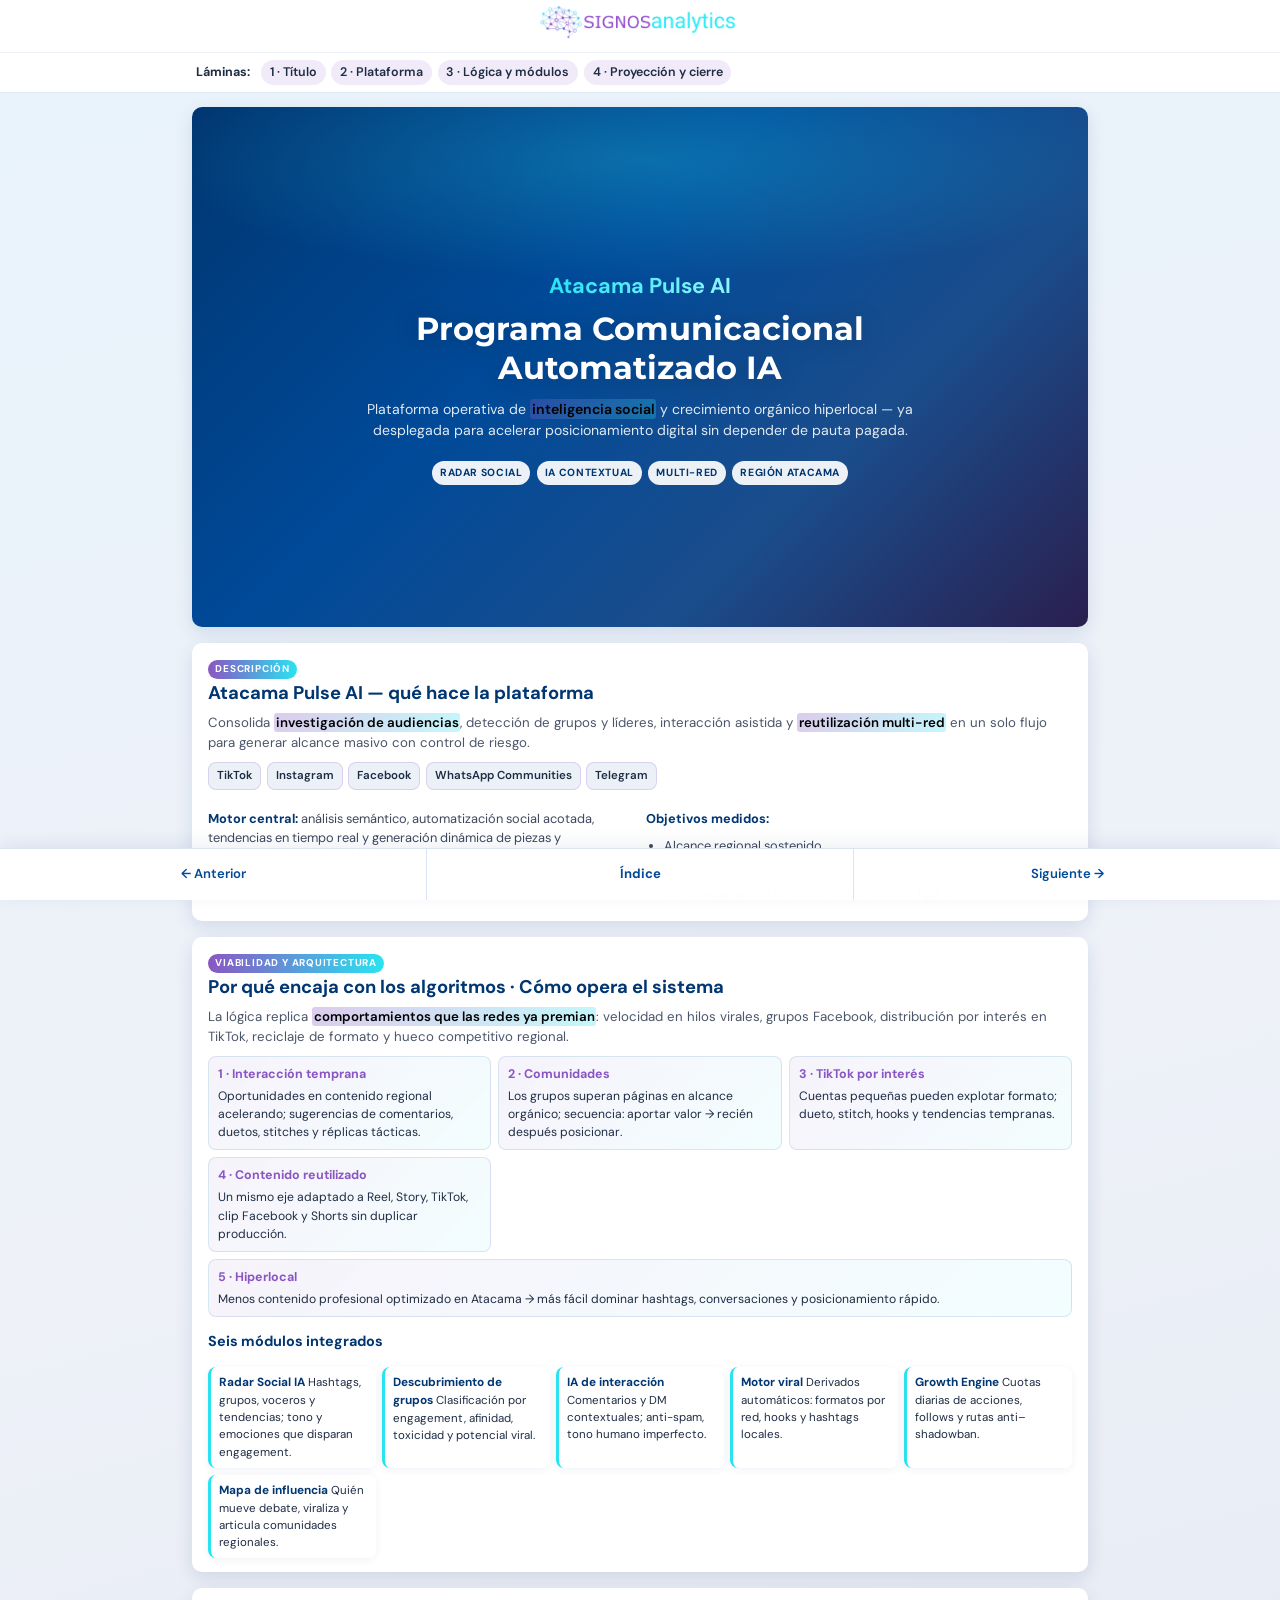
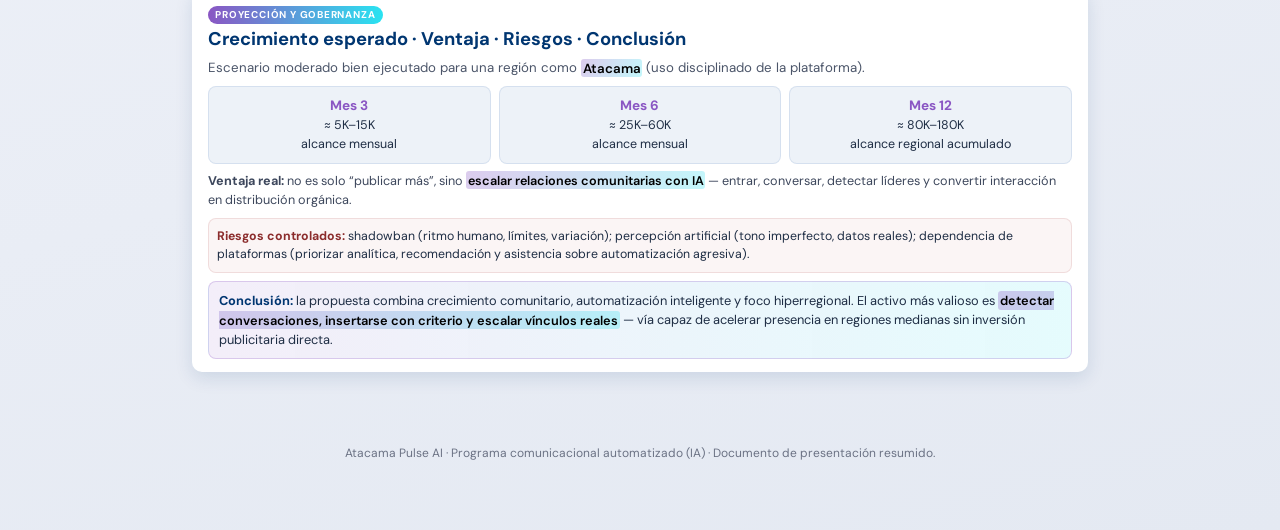
==== presentacion_atacama_pulse_ia.html @ 7b57728c "Add SIGNOS decks, shared nav stylesheet, and stricter Pages deploy. Publish all slides with catalog " ====
<!DOCTYPE html>
<html lang="es">
<head>
  <meta charset="utf-8" />
  <meta name="viewport" content="width=device-width, initial-scale=1" />
  <title>Programa Comunicacional Automatizado IA — Atacama Pulse AI</title>
  <link rel="preconnect" href="https://fonts.googleapis.com" />
  <link rel="preconnect" href="https://fonts.gstatic.com" crossorigin />
  <link href="https://fonts.googleapis.com/css2?family=DM+Sans:wght@400;600;700&family=Montserrat:wght@600;700&display=swap" rel="stylesheet" />
  <link rel="stylesheet" href="assets/deck-nav.css" />
  <style>
    :root {
      --signos-navy: #004a99;
      --signos-purple: #8a56c3;
      --signos-cyan: #29e3f1;
      --signos-deep: #003671;
      --dk: #1e2d44;
      --surface: #fff;
      --bg: linear-gradient(165deg, #e8f3fb 0%, #eef1f8 50%, #e4e9f2 100%);
      --shadow: 0 6px 18px rgba(0, 54, 113, 0.12);
      --radius: 10px;
      --maxw: 920px;
    }
    @media (prefers-reduced-motion: reduce) {
      .slide-reveal, .anim-item, .cover-glow { animation: none !important; opacity: 1 !important; transform: none !important; transition: none !important; }
    }
    * { box-sizing: border-box; }
    body { margin: 0; font-family: "DM Sans", system-ui, sans-serif; color: var(--dk); background: var(--bg); font-size: clamp(13px, 2.2vw, 15px); line-height: 1.5; }
    .sticky-head { position: sticky; top: 0; z-index: 80; background: rgba(255,255,255,.97); backdrop-filter: blur(10px); border-bottom: 1px solid rgba(0,74,153,.12); }
    .brand-bar { text-align: center; padding: .35rem 1rem; border-bottom: 1px solid rgba(0,74,153,.08); }
    .brand-bar img { height: clamp(26px,4vw,34px); width: auto; max-width: min(220px,42vw); object-fit: contain; }
    nav.toc .inner { max-width: var(--maxw); margin: 0 auto; padding: .45rem 1rem; display: flex; flex-wrap: wrap; gap: .35rem; align-items: center; font-size: .78rem; }
    nav.toc a { padding: .2rem .55rem; border-radius: 999px; background: rgba(138,86,195,.12); color: var(--dk); font-weight: 600; text-decoration: none; }
    nav.toc a:hover { background: rgba(41,227,241,.22); }
    main { max-width: var(--maxw); margin: 0 auto; padding: .85rem .75rem 2.5rem; }

    /* Slide 1 — title lamina */
    .cover-lamina {
      position: relative;
      min-height: min(72vh, 520px);
      border-radius: var(--radius);
      overflow: hidden;
      box-shadow: var(--shadow);
      margin-bottom: 1rem;
      scroll-margin-top: 5.5rem;
      background: linear-gradient(135deg, var(--signos-deep) 0%, var(--signos-navy) 40%, #1a4d8c 70%, #2a1f4e 100%);
      display: flex;
      flex-direction: column;
      justify-content: center;
      align-items: center;
      text-align: center;
      padding: 2rem 1.25rem;
    }
    .cover-glow {
      position: absolute;
      width: 140%;
      height: 60%;
      top: -20%;
      left: -20%;
      background: radial-gradient(ellipse, rgba(41,227,241,.25) 0%, transparent 55%);
      pointer-events: none;
      animation: glowDrift 8s ease-in-out infinite alternate;
    }
    @keyframes glowDrift {
      from { transform: translate(-2%, 0) scale(1); opacity: .8; }
      to { transform: translate(4%, 2%) scale(1.05); opacity: 1; }
    }
    .cover-content { position: relative; z-index: 1; max-width: 36rem; }
    .cover-lamina h1 {
      font-family: "Montserrat", sans-serif;
      font-size: clamp(1.35rem, 4.2vw, 2rem);
      font-weight: 700;
      color: #fff;
      margin: 0 0 .75rem;
      line-height: 1.2;
      text-shadow: 0 2px 24px rgba(0,0,0,.25);
      animation: titleIn .9s ease .15s both;
    }
    @keyframes titleIn {
      from { opacity: 0; transform: translateY(20px); }
      to { opacity: 1; transform: translateY(0); }
    }
    .cover-product {
      display: inline-block;
      font-size: clamp(1rem, 2.8vw, 1.35rem);
      font-weight: 700;
      background: linear-gradient(90deg, var(--signos-cyan), #8af5ff);
      -webkit-background-clip: text;
      background-clip: text;
      color: transparent;
      margin-bottom: .5rem;
      animation: titleIn .85s ease .35s both;
    }
    .cover-tagline {
      color: rgba(255,255,255,.88);
      font-size: .88rem;
      margin: 0;
      animation: titleIn .8s ease .55s both;
    }
    .cover-badges { margin-top: 1.25rem; display: flex; flex-wrap: wrap; gap: .4rem; justify-content: center; animation: titleIn .75s ease .75s both; }
    .cover-badges span {
      font-size: .65rem;
      font-weight: 700;
      letter-spacing: .06em;
      text-transform: uppercase;
      color: var(--signos-deep);
      background: rgba(255,255,255,.92);
      padding: .25rem .5rem;
      border-radius: 999px;
    }

    .slide {
      background: var(--surface);
      border-radius: var(--radius);
      box-shadow: var(--shadow);
      padding: .85rem 1rem;
      margin-bottom: 1rem;
      scroll-margin-top: 5.5rem;
    }
    .slide-reveal { opacity: 0; transform: translateY(18px); transition: opacity .55s ease, transform .55s ease; }
    .slide-reveal.is-visible { opacity: 1; transform: translateY(0); }
    .slide-reveal.is-visible .anim-item { animation: fadeInUp .48s ease backwards; }
    .slide-reveal.is-visible .anim-item:nth-child(1) { animation-delay: .04s; }
    .slide-reveal.is-visible .anim-item:nth-child(2) { animation-delay: .08s; }
    .slide-reveal.is-visible .anim-item:nth-child(3) { animation-delay: .12s; }
    .slide-reveal.is-visible .anim-item:nth-child(4) { animation-delay: .16s; }
    .slide-reveal.is-visible .anim-item:nth-child(5) { animation-delay: .2s; }
    .slide-reveal.is-visible .anim-item:nth-child(6) { animation-delay: .24s; }
    .slide-reveal.is-visible .anim-item:nth-child(n+7) { animation-delay: .28s; }
    .slide-reveal.is-visible .mod-card:nth-child(1) { animation-delay: .03s; }
    .slide-reveal.is-visible .mod-card:nth-child(2) { animation-delay: .06s; }
    .slide-reveal.is-visible .mod-card:nth-child(3) { animation-delay: .09s; }
    .slide-reveal.is-visible .mod-card:nth-child(4) { animation-delay: .12s; }
    .slide-reveal.is-visible .mod-card:nth-child(5) { animation-delay: .15s; }
    .slide-reveal.is-visible .mod-card:nth-child(6) { animation-delay: .18s; }
    @keyframes fadeInUp {
      from { opacity: 0; transform: translateY(12px); }
      to { opacity: 1; transform: translateY(0); }
    }

    .pill { display: inline-block; font-size: .62rem; font-weight: 700; letter-spacing: .08em; text-transform: uppercase; color: #fff; background: linear-gradient(90deg, var(--signos-purple), var(--signos-cyan)); padding: .12rem .45rem; border-radius: 999px; }
    h2 { margin: .2rem 0 0; font-size: clamp(1rem, 2.5vw, 1.15rem); line-height: 1.28; color: var(--signos-deep); }
    .lead { color: #4b5569; font-size: .83rem; margin: .45rem 0 0; }
    .chips { display: flex; flex-wrap: wrap; gap: .35rem; margin: .6rem 0 0; }
    .chip {
      font-size: .72rem;
      font-weight: 600;
      padding: .25rem .5rem;
      border-radius: 8px;
      background: rgba(0,74,153,.08);
      border: 1px solid rgba(138,86,195,.2);
    }
    .two-col { display: grid; gap: .75rem; margin-top: .65rem; }
    @media (min-width: 720px) { .two-col { grid-template-columns: 1fr 1fr; } }
    .mini-list { margin: .5rem 0 0; padding-left: 1.1rem; font-size: .8rem; color: #3d475c; }
    .mini-list li { margin: .28rem 0; }
    .val-grid { display: grid; gap: .45rem; margin-top: .55rem; }
    @media (min-width: 640px) { .val-grid { grid-template-columns: repeat(2, 1fr); } }
    @media (min-width: 900px) { .val-grid { grid-template-columns: repeat(3, 1fr); } }
    .val-card {
      font-size: .76rem;
      padding: .5rem .55rem;
      border-radius: 8px;
      border: 1px solid rgba(0,74,153,.12);
      background: linear-gradient(135deg, rgba(138,86,195,.07), rgba(41,227,241,.06));
    }
    .val-card strong { display: block; color: var(--signos-purple); font-size: .78rem; margin-bottom: .2rem; }
    .mod-grid { display: grid; gap: .4rem; margin-top: .55rem; grid-template-columns: repeat(auto-fill, minmax(140px, 1fr)); }
    .mod-card {
      font-size: .72rem;
      padding: .45rem .5rem;
      border-radius: 8px;
      background: rgba(255,255,255,.95);
      border-left: 3px solid var(--signos-cyan);
      box-shadow: 0 2px 8px rgba(0,54,113,.06);
    }
    .mod-card b { color: var(--signos-deep); font-size: .74rem; }
    .growth-row { display: grid; grid-template-columns: 1fr 1fr; gap: .5rem; font-size: .78rem; margin: .5rem 0; }
    @media (min-width: 560px) { .growth-row { grid-template-columns: repeat(3, 1fr); } }
    .growth-cell {
      text-align: center;
      padding: .55rem .4rem;
      border-radius: 8px;
      background: rgba(0,74,153,.07);
      border: 1px solid rgba(0,74,153,.1);
    }
    .growth-cell em { display: block; font-style: normal; font-weight: 700; color: var(--signos-purple); font-size: .85rem; }
    .risk-block { font-size: .77rem; margin-top: .5rem; padding: .5rem; border-radius: 8px; background: rgba(180,80,80,.06); border: 1px solid rgba(180,80,80,.15); }
    .risk-block strong { color: #8b2c2c; }
    .conclusion {
      margin-top: .55rem;
      padding: .55rem .65rem;
      border-radius: 8px;
      font-size: .8rem;
      background: linear-gradient(90deg, rgba(138,86,195,.1), rgba(41,227,241,.12));
      border: 1px solid rgba(138,86,195,.25);
    }
    footer { text-align: center; padding: 1rem; color: #6b7284; font-size: .75rem; }
    mark.hl { background: linear-gradient(120deg, rgba(138,86,195,.3), rgba(41,227,241,.28)); font-weight: 600; padding: .06em .12em; border-radius: 3px; }
  </style>
</head>
<body class="has-deck-nav">
  <div class="sticky-head">
    <div class="brand-bar">
      <a href="#lamina1" style="display:inline-block;line-height:0"><img src="assets/logo-signos.png" alt="SIGNOS analytics" decoding="async" /></a>
    </div>
    <nav class="toc" aria-label="Índice">
      <div class="inner">
        <strong style="margin-right:.35rem;color:var(--dk)">Láminas:</strong>
        <a href="#lamina1">1 · Título</a>
        <a href="#lamina2">2 · Plataforma</a>
        <a href="#lamina3">3 · Lógica y módulos</a>
        <a href="#lamina4">4 · Proyección y cierre</a>
      </div>
    </nav>
  </div>

  <main>
    <!-- Lámina 1 -->
    <header class="cover-lamina slide-reveal" id="lamina1" aria-label="Portada">
      <div class="cover-glow" aria-hidden="true"></div>
      <div class="cover-content">
        <p class="cover-product">Atacama Pulse AI</p>
        <h1>Programa Comunicacional<br />Automatizado IA</h1>
        <p class="cover-tagline">Plataforma operativa de <mark class="hl">inteligencia social</mark> y crecimiento orgánico hiperlocal — ya desplegada para acelerar posicionamiento digital sin depender de pauta pagada.</p>
        <div class="cover-badges">
          <span>Radar social</span>
          <span>IA contextual</span>
          <span>Multi-red</span>
          <span>Región Atacama</span>
        </div>
      </div>
    </header>

    <!-- Lámina 2 -->
    <section class="slide slide-reveal" id="lamina2">
      <span class="pill anim-item">Descripción</span>
      <h2 class="anim-item">Atacama Pulse AI — qué hace la plataforma</h2>
      <p class="lead anim-item">Consolida <mark class="hl">investigación de audiencias</mark>, detección de grupos y líderes, interacción asistida y <mark class="hl">reutilización multi-red</mark> en un solo flujo para generar alcance masivo con control de riesgo.</p>
      <div class="chips anim-item">
        <span class="chip">TikTok</span>
        <span class="chip">Instagram</span>
        <span class="chip">Facebook</span>
        <span class="chip">WhatsApp Communities</span>
        <span class="chip">Telegram</span>
      </div>
      <div class="two-col">
        <div class="anim-item">
          <p style="font-size:.8rem;margin:.55rem 0 0;color:#3d475c"><strong style="color:var(--signos-deep)">Motor central:</strong> análisis semántico, automatización social acotada, tendencias en tiempo real y generación dinámica de piezas y comentarios alineados al territorio.</p>
        </div>
        <div class="anim-item">
          <p style="font-size:.8rem;margin:.55rem 0 0;color:#3d475c"><strong style="color:var(--signos-deep)">Objetivos medidos:</strong></p>
          <ul class="mini-list">
            <li>Alcance regional sostenido</li>
            <li>Percepción de cercanía y autoridad temática</li>
            <li>Comunidad activa alrededor de la marca o figura</li>
          </ul>
        </div>
      </div>
    </section>

    <!-- Lámina 3 -->
    <section class="slide slide-reveal" id="lamina3">
      <span class="pill anim-item">Viabilidad y arquitectura</span>
      <h2 class="anim-item">Por qué encaja con los algoritmos · Cómo opera el sistema</h2>
      <p class="lead anim-item">La lógica replica <mark class="hl">comportamientos que las redes ya premian</mark>: velocidad en hilos virales, grupos Facebook, distribución por interés en TikTok, reciclaje de formato y hueco competitivo regional.</p>
      <div class="val-grid">
        <div class="val-card anim-item"><strong>1 · Interacción temprana</strong>Oportunidades en contenido regional acelerando; sugerencias de comentarios, duetos, stitches y réplicas tácticas.</div>
        <div class="val-card anim-item"><strong>2 · Comunidades</strong>Los grupos superan páginas en alcance orgánico; secuencia: aportar valor → recién después posicionar.</div>
        <div class="val-card anim-item"><strong>3 · TikTok por interés</strong>Cuentas pequeñas pueden explotar formato; dueto, stitch, hooks y tendencias tempranas.</div>
        <div class="val-card anim-item"><strong>4 · Contenido reutilizado</strong>Un mismo eje adaptado a Reel, Story, TikTok, clip Facebook y Shorts sin duplicar producción.</div>
        <div class="val-card anim-item" style="grid-column:1/-1;"><strong>5 · Hiperlocal</strong>Menos contenido profesional optimizado en Atacama → más fácil dominar hashtags, conversaciones y posicionamiento rápido.</div>
      </div>
      <h3 style="margin-top:.85rem;font-size:.9rem;color:var(--signos-deep)" class="anim-item">Seis módulos integrados</h3>
      <div class="mod-grid">
        <div class="mod-card"><b>Radar Social IA</b> Hashtags, grupos, voceros y tendencias; tono y emociones que disparan engagement.</div>
        <div class="mod-card"><b>Descubrimiento de grupos</b> Clasificación por engagement, afinidad, toxicidad y potencial viral.</div>
        <div class="mod-card"><b>IA de interacción</b> Comentarios y DM contextuales; anti-spam, tono humano imperfecto.</div>
        <div class="mod-card"><b>Motor viral</b> Derivados automáticos: formatos por red, hooks y hashtags locales.</div>
        <div class="mod-card"><b>Growth Engine</b> Cuotas diarias de acciones, follows y rutas anti–shadowban.</div>
        <div class="mod-card"><b>Mapa de influencia</b> Quién mueve debate, viraliza y articula comunidades regionales.</div>
      </div>
    </section>

    <!-- Lámina 4 -->
    <section class="slide slide-reveal" id="lamina4">
      <span class="pill anim-item">Proyección y gobernanza</span>
      <h2 class="anim-item">Crecimiento esperado · Ventaja · Riesgos · Conclusión</h2>
      <p class="lead anim-item">Escenario moderado bien ejecutado para una región como <mark class="hl">Atacama</mark> (uso disciplinado de la plataforma).</p>
      <div class="growth-row anim-item">
        <div class="growth-cell"><em>Mes 3</em><span>≈ 5K–15K<br />alcance mensual</span></div>
        <div class="growth-cell"><em>Mes 6</em><span>≈ 25K–60K<br />alcance mensual</span></div>
        <div class="growth-cell"><em>Mes 12</em><span>≈ 80K–180K<br />alcance regional acumulado</span></div>
      </div>
      <p class="anim-item" style="font-size:.79rem;color:#3d475c;margin:0 0 .45rem;"><strong>Ventaja real:</strong> no es solo “publicar más”, sino <mark class="hl">escalar relaciones comunitarias con IA</mark> — entrar, conversar, detectar líderes y convertir interacción en distribución orgánica.</p>
      <div class="risk-block anim-item">
        <strong>Riesgos controlados:</strong> shadowban (ritmo humano, límites, variación); percepción artificial (tono imperfecto, datos reales); dependencia de plataformas (priorizar analítica, recomendación y asistencia sobre automatización agresiva).
      </div>
      <div class="conclusion anim-item">
        <strong style="color:var(--signos-deep)">Conclusión:</strong> la propuesta combina crecimiento comunitario, automatización inteligente y foco hiperregional. El activo más valioso es <mark class="hl">detectar conversaciones, insertarse con criterio y escalar vínculos reales</mark> — vía capaz de acelerar presencia en regiones medianas sin inversión publicitaria directa.
      </div>
    </section>
  </main>

  <footer>Atacama Pulse AI · Programa comunicacional automatizado (IA) · Documento de presentación resumido.</footer>

  <script>
(function() {
  var reduce = window.matchMedia('(prefers-reduced-motion: reduce)').matches;
  if (reduce) {
    document.querySelectorAll('.slide-reveal').forEach(function(el) { el.classList.add('is-visible'); });
    return;
  }
  var io = new IntersectionObserver(function(entries) {
    entries.forEach(function(e) {
      if (e.isIntersecting) {
        e.target.classList.add('is-visible');
        io.unobserve(e.target);
      }
    });
  }, { threshold: 0.12, rootMargin: '0px 0px -6% 0px' });
  document.querySelectorAll('.slide-reveal').forEach(function(el) { io.observe(el); });
})();
  </script>
  <nav class="deck-nav-fixed" aria-label="Navegación entre presentaciones">
    <a class="deck-nav-link deck-nav-prev" href="presentacion_vargas.html">← Anterior</a>
    <a class="deck-nav-link deck-nav-hub" href="index.html#deck-catalogo">Índice</a>
    <a class="deck-nav-link deck-nav-next" href="presentacion_smartagro_mosca.html">Siguiente →</a>
  </nav>
</body>
</html>
---- assets/deck-nav.css ----
/* Shared navigation between static presentation HTML files */
:root {
  --deck-nav-height: 3.25rem;
  --deck-nav-bg: rgba(255, 255, 255, 0.97);
  --deck-nav-border: rgba(0, 74, 153, 0.14);
  --deck-nav-accent: #004a99;
}

body.has-deck-nav {
  padding-bottom: calc(var(--deck-nav-height) + env(safe-area-inset-bottom, 0px));
}

.deck-nav-fixed {
  position: fixed;
  left: 0;
  right: 0;
  bottom: 0;
  z-index: 100;
  display: flex;
  align-items: stretch;
  justify-content: center;
  gap: 0;
  min-height: var(--deck-nav-height);
  background: var(--deck-nav-bg);
  backdrop-filter: blur(10px);
  border-top: 1px solid var(--deck-nav-border);
  box-shadow: 0 -4px 18px rgba(0, 54, 113, 0.08);
}

.deck-nav-fixed .deck-nav-link {
  flex: 1 1 0;
  display: inline-flex;
  align-items: center;
  justify-content: center;
  padding: 0.55rem 0.5rem max(0.55rem, env(safe-area-inset-bottom));
  font-family: inherit;
  font-size: clamp(0.72rem, 2.4vw, 0.82rem);
  font-weight: 600;
  text-decoration: none;
  color: var(--deck-nav-accent);
  text-align: center;
  line-height: 1.25;
  border-right: 1px solid var(--deck-nav-border);
  transition: background 0.15s ease, color 0.15s ease;
}

.deck-nav-fixed .deck-nav-link:last-child {
  border-right: none;
}

.deck-nav-fixed .deck-nav-link:hover,
.deck-nav-fixed .deck-nav-link:focus-visible {
  background: rgba(138, 86, 195, 0.1);
  color: #6b3bb3;
  outline: none;
}

.deck-nav-fixed .deck-nav-hub {
  font-weight: 700;
}

/* Hub strip (catalog on index.html) */
.deck-catalog {
  border-top: 1px solid rgba(0, 74, 153, 0.08);
  background: rgba(0, 74, 153, 0.03);
}

.deck-catalog-inner {
  max-width: 920px;
  margin: 0 auto;
  padding: 0.4rem 0.75rem 0.5rem;
  display: flex;
  flex-wrap: wrap;
  align-items: center;
  gap: 0.35rem 0.5rem;
  font-size: 0.78rem;
  line-height: 1.35;
}

.deck-catalog-title {
  font-weight: 700;
  color: #1e2d44;
  margin-right: 0.15rem;
}

.deck-catalog-inner a {
  padding: 0.15rem 0.5rem;
  border-radius: 999px;
  background: rgba(138, 86, 195, 0.14);
  color: #1e2d44;
  font-weight: 600;
  text-decoration: none;
}

.deck-catalog-inner a:hover {
  background: rgba(41, 227, 241, 0.28);
}

.deck-catalog-inner a[aria-current="page"] {
  background: linear-gradient(90deg, rgba(138, 86, 195, 0.35), rgba(41, 227, 241, 0.32));
  color: #003671;
}
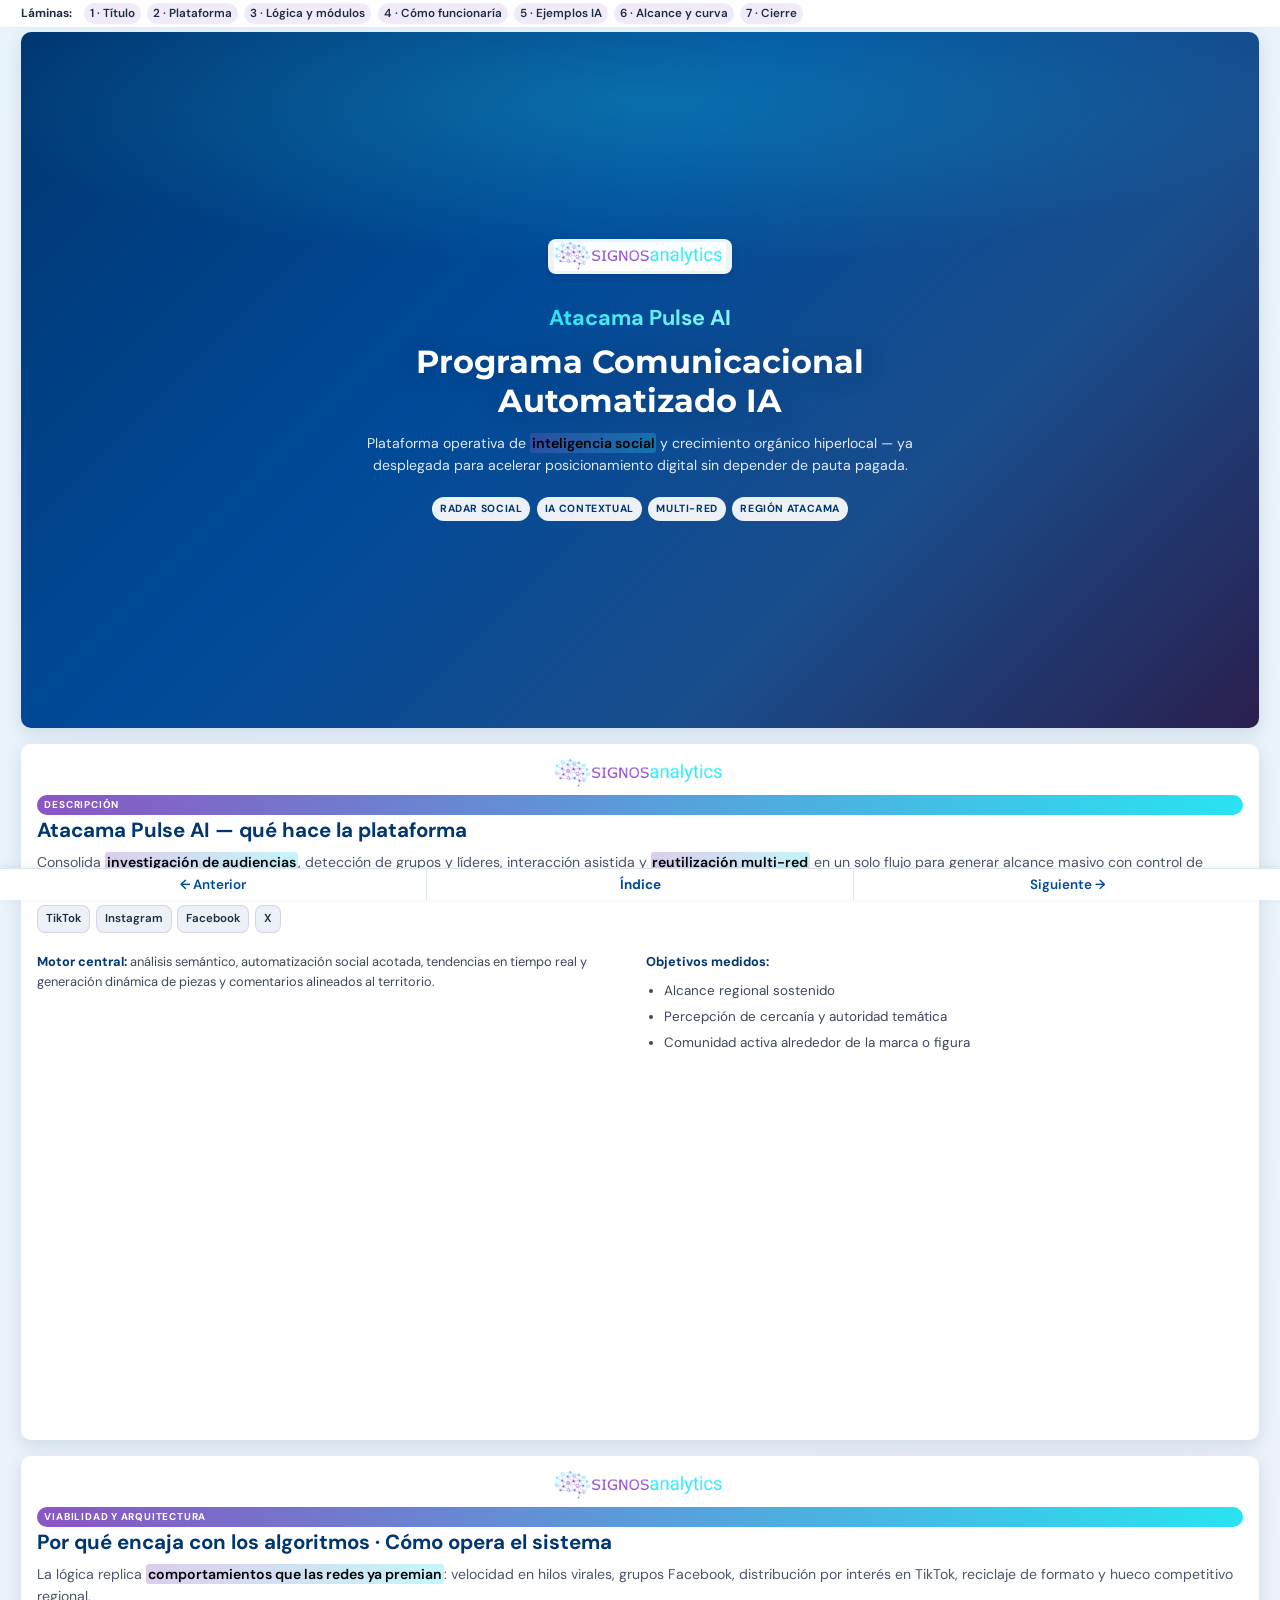
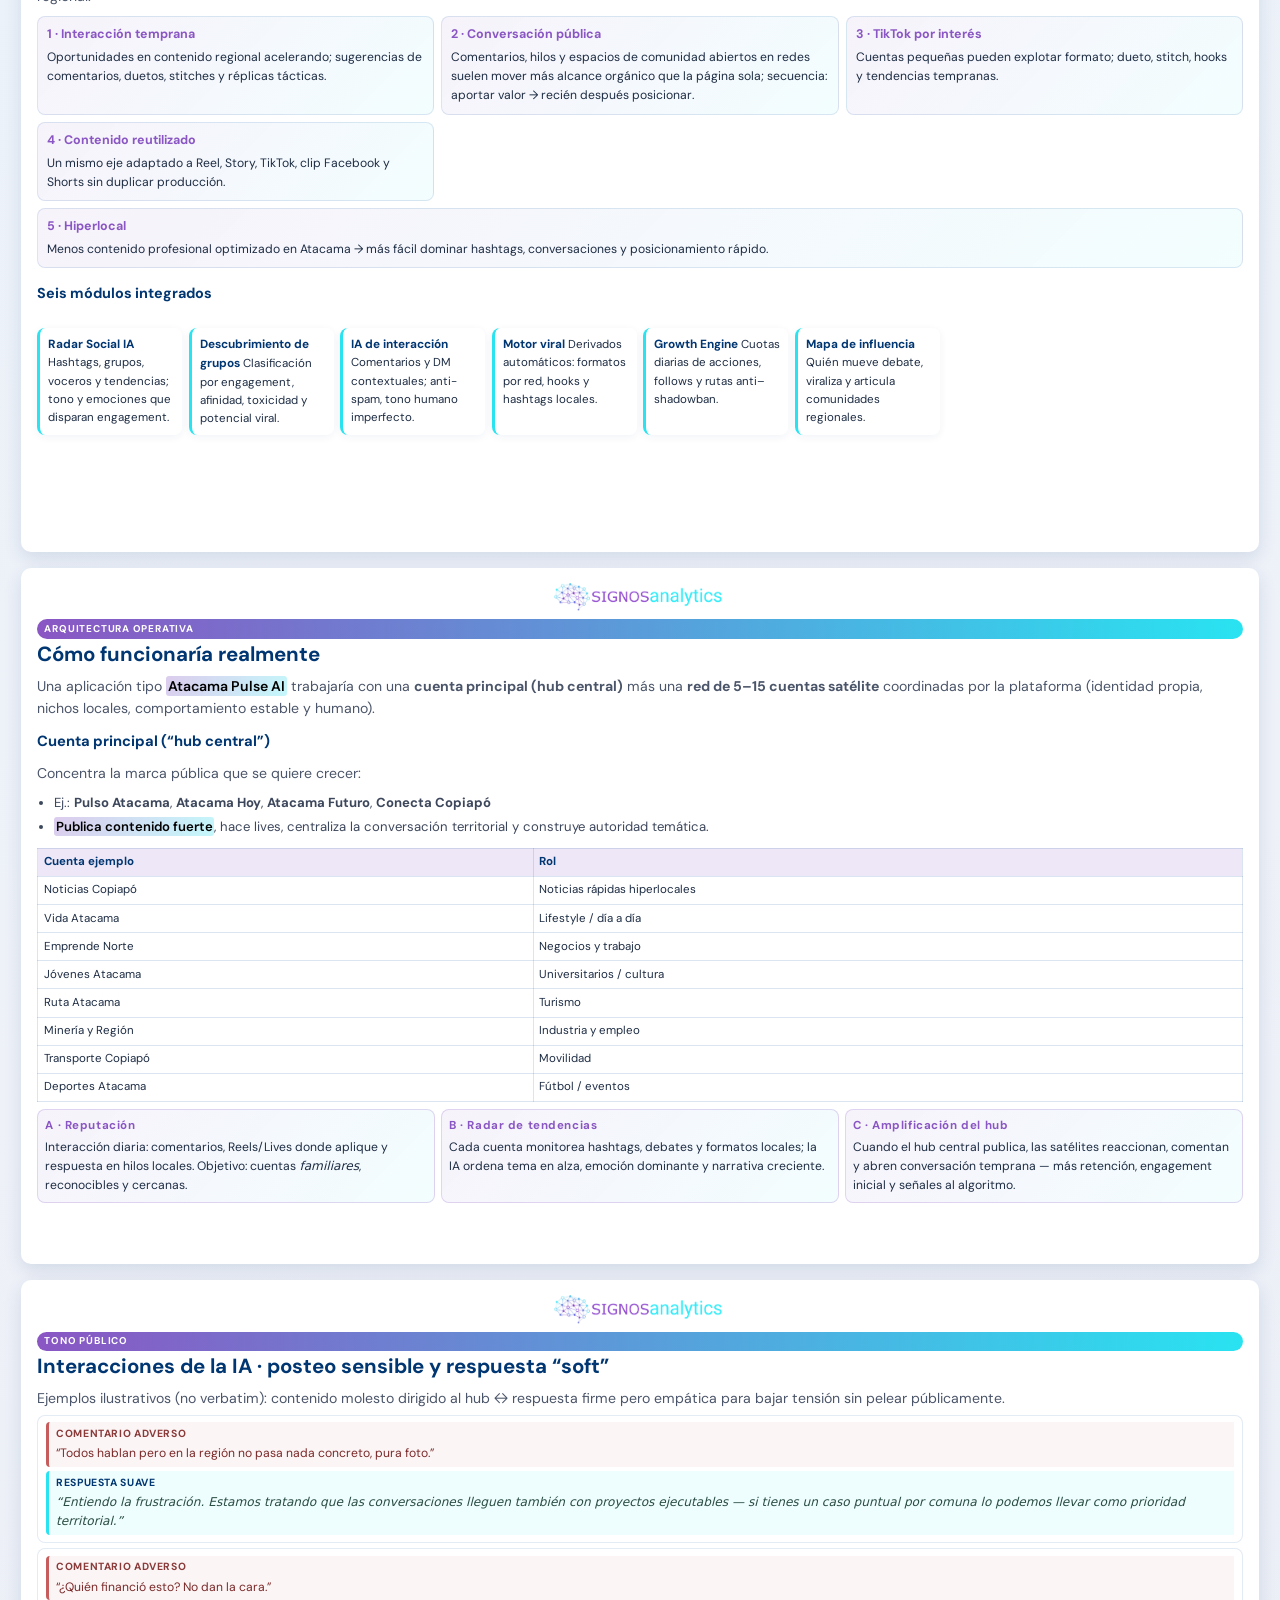
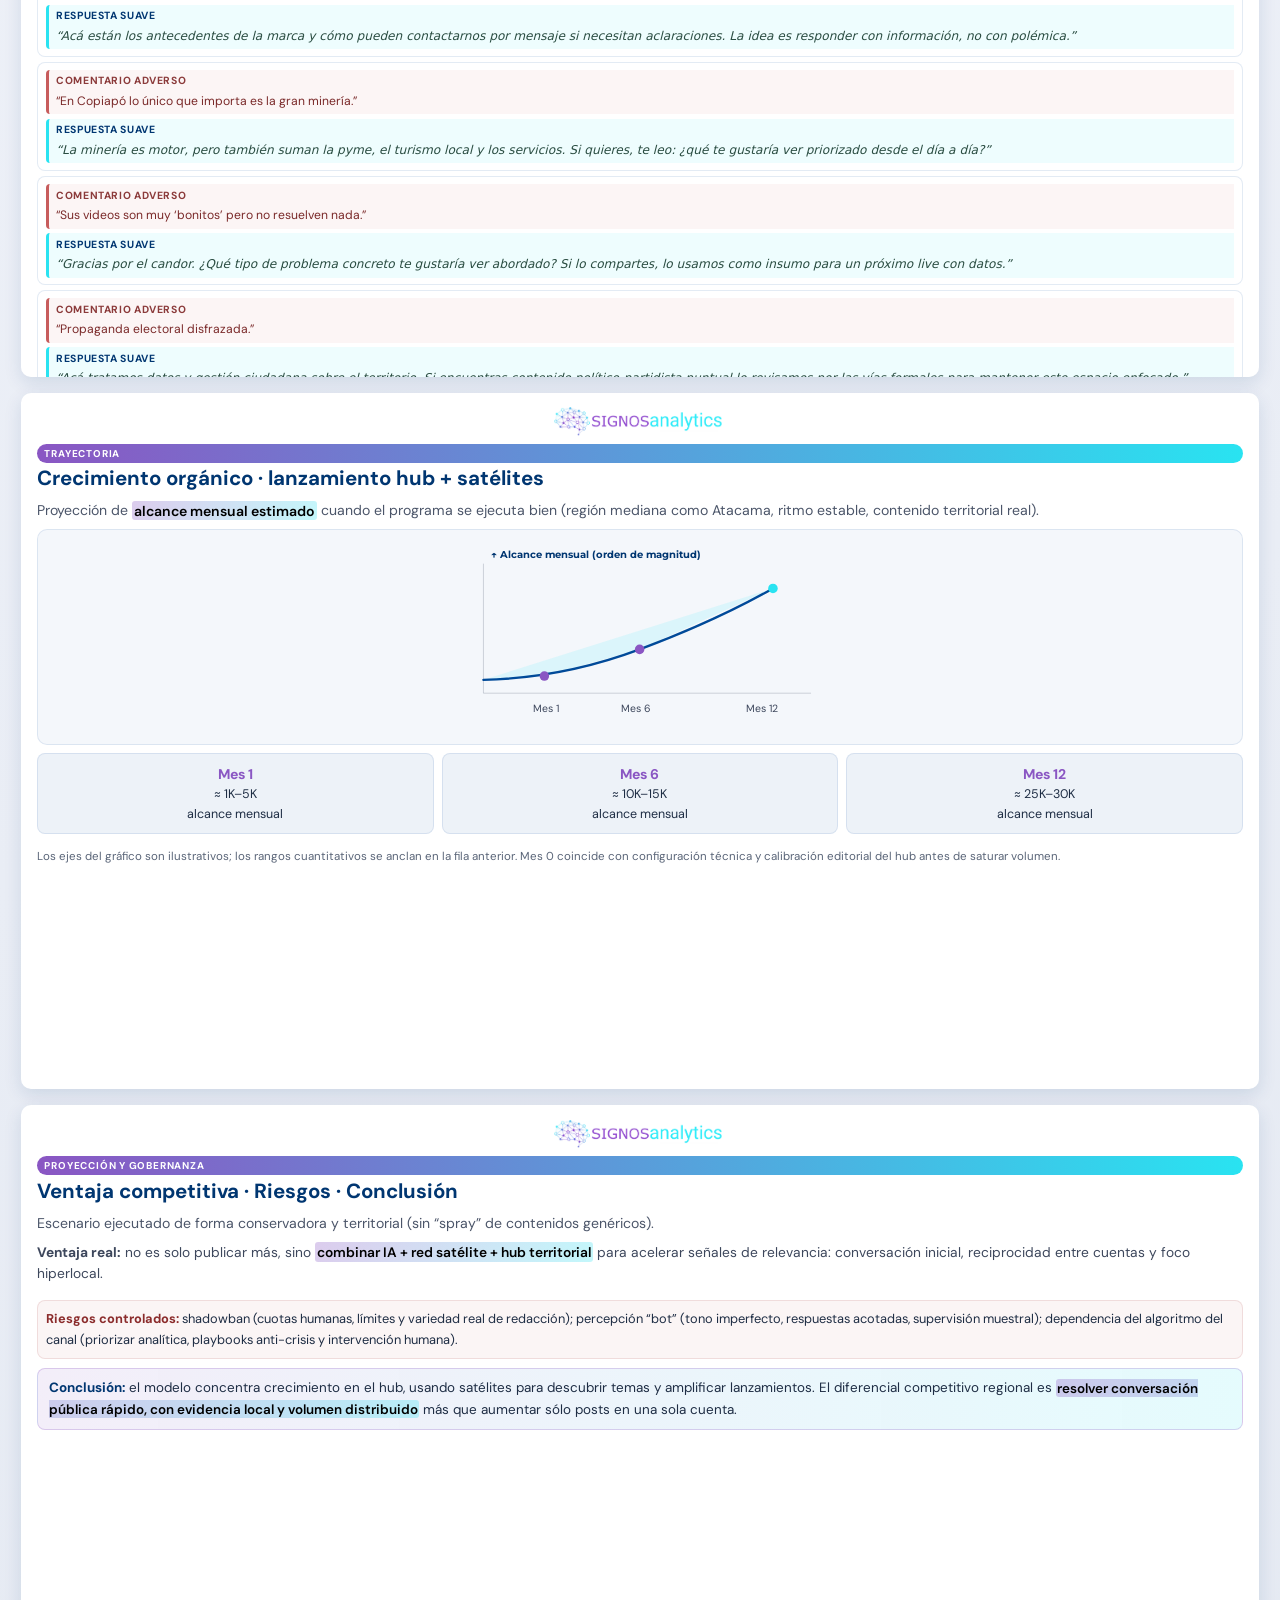
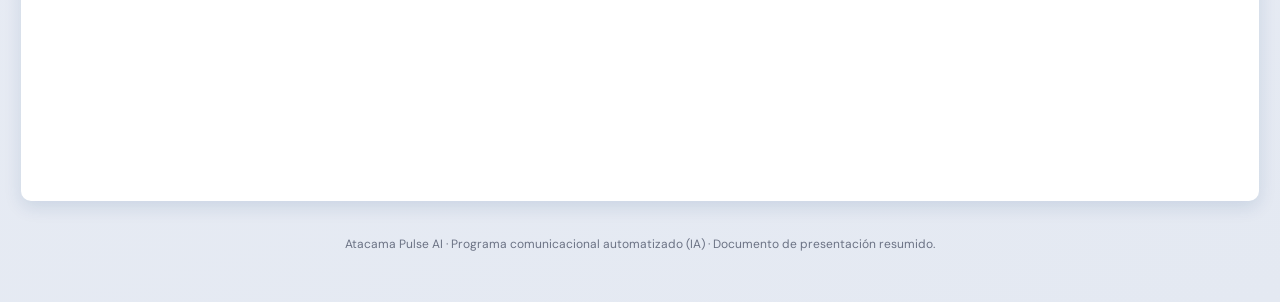
==== commit 16f30d12: "Tune static decks for laptop layout, larger type, and tighter bottom chrome. Pulse IA / Basque coope" ====
--- a/presentacion_atacama_pulse_ia.html
+++ b/presentacion_atacama_pulse_ia.html
@@ -20,15 +20,14 @@
       --shadow: 0 6px 18px rgba(0, 54, 113, 0.12);
       --radius: 10px;
       --maxw: 920px;
+      --deck-chrome-top: 3.35rem;
     }
     @media (prefers-reduced-motion: reduce) {
       .slide-reveal, .anim-item, .cover-glow { animation: none !important; opacity: 1 !important; transform: none !important; transition: none !important; }
     }
     * { box-sizing: border-box; }
-    body { margin: 0; font-family: "DM Sans", system-ui, sans-serif; color: var(--dk); background: var(--bg); font-size: clamp(13px, 2.2vw, 15px); line-height: 1.5; }
-    .sticky-head { position: sticky; top: 0; z-index: 80; background: rgba(255,255,255,.97); backdrop-filter: blur(10px); border-bottom: 1px solid rgba(0,74,153,.12); }
-    .brand-bar { text-align: center; padding: .35rem 1rem; border-bottom: 1px solid rgba(0,74,153,.08); }
-    .brand-bar img { height: clamp(26px,4vw,34px); width: auto; max-width: min(220px,42vw); object-fit: contain; }
+    body { margin: 0; font-family: "DM Sans", system-ui, sans-serif; color: var(--dk); background: var(--bg); font-size: clamp(14px, 1.5vw, 16px); line-height: 1.55; }
+    .sticky-head { position: sticky; top: 0; z-index: 80; background: rgba(255,255,255,.98); backdrop-filter: blur(8px); }
     nav.toc .inner { max-width: var(--maxw); margin: 0 auto; padding: .45rem 1rem; display: flex; flex-wrap: wrap; gap: .35rem; align-items: center; font-size: .78rem; }
     nav.toc a { padding: .2rem .55rem; border-radius: 999px; background: rgba(138,86,195,.12); color: var(--dk); font-weight: 600; text-decoration: none; }
     nav.toc a:hover { background: rgba(41,227,241,.22); }
@@ -139,8 +138,9 @@
     }
 
     .pill { display: inline-block; font-size: .62rem; font-weight: 700; letter-spacing: .08em; text-transform: uppercase; color: #fff; background: linear-gradient(90deg, var(--signos-purple), var(--signos-cyan)); padding: .12rem .45rem; border-radius: 999px; }
-    h2 { margin: .2rem 0 0; font-size: clamp(1rem, 2.5vw, 1.15rem); line-height: 1.28; color: var(--signos-deep); }
-    .lead { color: #4b5569; font-size: .83rem; margin: .45rem 0 0; }
+    h2 { margin: .2rem 0 0; font-size: clamp(1.05rem, 2.3vw, 1.28rem); line-height: 1.26; color: var(--signos-deep); }
+    h3.slide-h3 { margin: .65rem 0 .25rem; font-size: .92rem; color: var(--signos-deep); }
+    .lead { color: #4b5569; font-size: .88rem; margin: .45rem 0 0; }
     .chips { display: flex; flex-wrap: wrap; gap: .35rem; margin: .6rem 0 0; }
     .chip {
       font-size: .72rem;
@@ -152,7 +152,7 @@
     }
     .two-col { display: grid; gap: .75rem; margin-top: .65rem; }
     @media (min-width: 720px) { .two-col { grid-template-columns: 1fr 1fr; } }
-    .mini-list { margin: .5rem 0 0; padding-left: 1.1rem; font-size: .8rem; color: #3d475c; }
+    .mini-list { margin: .5rem 0 0; padding-left: 1.1rem; font-size: .84rem; color: #3d475c; }
     .mini-list li { margin: .28rem 0; }
     .val-grid { display: grid; gap: .45rem; margin-top: .55rem; }
     @media (min-width: 640px) { .val-grid { grid-template-columns: repeat(2, 1fr); } }
@@ -184,40 +184,64 @@
       background: rgba(0,74,153,.07);
       border: 1px solid rgba(0,74,153,.1);
     }
-    .growth-cell em { display: block; font-style: normal; font-weight: 700; color: var(--signos-purple); font-size: .85rem; }
-    .risk-block { font-size: .77rem; margin-top: .5rem; padding: .5rem; border-radius: 8px; background: rgba(180,80,80,.06); border: 1px solid rgba(180,80,80,.15); }
+    .growth-cell em { display: block; font-style: normal; font-weight: 700; color: var(--signos-purple); font-size: .88rem; }
+    .org-chart-wrap { margin: .45rem 0 0; padding: .45rem; border-radius: 10px; background: rgba(0,74,153,.045); border: 1px solid rgba(0,74,153,.1); }
+    .org-chart-wrap svg { width: 100%; height: auto; max-height: 200px; display: block; }
+    .sat-table-wrap { overflow-x: auto; margin-top: .4rem; -webkit-overflow-scrolling: touch; }
+    table.sat-table { width: 100%; border-collapse: collapse; font-size: .72rem; }
+    table.sat-table th, table.sat-table td { border: 1px solid rgba(0,74,153,.14); padding: .28rem .35rem; text-align: left; vertical-align: top; }
+    table.sat-table th { background: rgba(138,86,195,.14); font-weight: 700; color: var(--signos-deep); }
+    .hub-list { margin: .35rem 0 0; padding-left: 1.05rem; font-size: .82rem; color: #3d475c; }
+    .hub-list li { margin: .22rem 0; }
+    .abc-block { margin-top: .45rem; display: grid; gap: .35rem; }
+    @media (min-width: 720px) { .abc-block { grid-template-columns: repeat(3, 1fr); } }
+    .abc-card { font-size: .76rem; padding: .4rem .45rem; border-radius: 8px; border: 1px solid rgba(138,86,195,.22); background: linear-gradient(135deg, rgba(138,86,195,.07), rgba(41,227,241,.06)); }
+    .abc-card strong { display: block; color: var(--signos-purple); font-size: .72rem; margin-bottom: .2rem; letter-spacing: .05em; }
+    .ia-pair { margin-top: .32rem; padding: .42rem .48rem; border-radius: 8px; border: 1px solid rgba(0,74,153,.11); background: rgba(255,255,255,.94); font-size: .76rem; }
+    .ia-neg { color: #7a2929; margin: 0 0 .28rem; padding: .22rem .32rem .22rem .45rem; border-left: 3px solid #c75c5c; background: rgba(199,92,92,.06); border-radius: 4px 0 0 4px; }
+    .ia-neg span { font-size: .65rem; font-weight: 700; text-transform: uppercase; letter-spacing: .06em; color: #8b3a3a; display: block; margin-bottom: .12rem; }
+    .ia-soft { color: #2a4d42; margin: 0; padding: .22rem .32rem .22rem .45rem; border-left: 3px solid var(--signos-cyan); background: rgba(41,227,241,.08); border-radius: 4px 0 0 4px; font-style: italic; }
+    .ia-soft span { font-size: .65rem; font-weight: 700; text-transform: uppercase; letter-spacing: .06em; color: var(--signos-deep); display: block; margin-bottom: .12rem; font-style: normal; }
+    .reach-note { font-size: .72rem; color: #5a6578; margin: .35rem 0 0; }
+    .risk-block { font-size: .8rem; margin-top: .5rem; padding: .5rem; border-radius: 8px; background: rgba(180,80,80,.06); border: 1px solid rgba(180,80,80,.15); }
     .risk-block strong { color: #8b2c2c; }
     .conclusion {
       margin-top: .55rem;
       padding: .55rem .65rem;
       border-radius: 8px;
-      font-size: .8rem;
+      font-size: .84rem;
       background: linear-gradient(90deg, rgba(138,86,195,.1), rgba(41,227,241,.12));
       border: 1px solid rgba(138,86,195,.25);
     }
     footer { text-align: center; padding: 1rem; color: #6b7284; font-size: .75rem; }
     mark.hl { background: linear-gradient(120deg, rgba(138,86,195,.3), rgba(41,227,241,.28)); font-weight: 600; padding: .06em .12em; border-radius: 3px; }
+
+
+    body.has-deck-nav main {
+      padding: max(4px, var(--deck-main-pad-y, 0px)) 0.45rem max(2px, env(safe-area-inset-bottom, 0px)) !important;
+    }
+
   </style>
 </head>
 <body class="has-deck-nav">
-  <div class="sticky-head">
-    <div class="brand-bar">
-      <a href="#lamina1" style="display:inline-block;line-height:0"><img src="assets/logo-signos.png" alt="SIGNOS analytics" decoding="async" /></a>
-    </div>
-    <nav class="toc" aria-label="Índice">
+  <div class="sticky-head sticky-head--compact"><nav class="toc" aria-label="Índice">
       <div class="inner">
         <strong style="margin-right:.35rem;color:var(--dk)">Láminas:</strong>
         <a href="#lamina1">1 · Título</a>
         <a href="#lamina2">2 · Plataforma</a>
         <a href="#lamina3">3 · Lógica y módulos</a>
-        <a href="#lamina4">4 · Proyección y cierre</a>
+        <a href="#lamina4">4 · Cómo funcionaría</a>
+        <a href="#lamina5">5 · Ejemplos IA</a>
+        <a href="#lamina6">6 · Alcance y curva</a>
+        <a href="#lamina7">7 · Cierre</a>
       </div>
     </nav>
   </div>
 
   <main>
     <!-- Lámina 1 -->
-    <header class="cover-lamina slide-reveal" id="lamina1" aria-label="Portada">
+    <header class="cover-lamina slide-reveal deck-fill-slide" id="lamina1" aria-label="Portada">
+            <p class="slide-brand slide-brand--dark"><a href="#lamina1"><img src="assets/logo-signos.png" alt="SIGNOS analytics" width="160" height="36" decoding="async" /></a></p>
       <div class="cover-glow" aria-hidden="true"></div>
       <div class="cover-content">
         <p class="cover-product">Atacama Pulse AI</p>
@@ -233,7 +257,9 @@
     </header>
 
     <!-- Lámina 2 -->
-    <section class="slide slide-reveal" id="lamina2">
+    <section class="slide deck-fill-slide slide-reveal" id="lamina2">
+  <p class="slide-brand"><a href="#lamina1"><img src="assets/logo-signos.png" alt="SIGNOS analytics" width="160" height="36" decoding="async" /></a></p>
+
       <span class="pill anim-item">Descripción</span>
       <h2 class="anim-item">Atacama Pulse AI — qué hace la plataforma</h2>
       <p class="lead anim-item">Consolida <mark class="hl">investigación de audiencias</mark>, detección de grupos y líderes, interacción asistida y <mark class="hl">reutilización multi-red</mark> en un solo flujo para generar alcance masivo con control de riesgo.</p>
@@ -241,8 +267,7 @@
         <span class="chip">TikTok</span>
         <span class="chip">Instagram</span>
         <span class="chip">Facebook</span>
-        <span class="chip">WhatsApp Communities</span>
-        <span class="chip">Telegram</span>
+        <span class="chip">X</span>
       </div>
       <div class="two-col">
         <div class="anim-item">
@@ -260,13 +285,15 @@
     </section>
 
     <!-- Lámina 3 -->
-    <section class="slide slide-reveal" id="lamina3">
+    <section class="slide deck-fill-slide slide-reveal" id="lamina3">
+  <p class="slide-brand"><a href="#lamina1"><img src="assets/logo-signos.png" alt="SIGNOS analytics" width="160" height="36" decoding="async" /></a></p>
+
       <span class="pill anim-item">Viabilidad y arquitectura</span>
       <h2 class="anim-item">Por qué encaja con los algoritmos · Cómo opera el sistema</h2>
       <p class="lead anim-item">La lógica replica <mark class="hl">comportamientos que las redes ya premian</mark>: velocidad en hilos virales, grupos Facebook, distribución por interés en TikTok, reciclaje de formato y hueco competitivo regional.</p>
       <div class="val-grid">
         <div class="val-card anim-item"><strong>1 · Interacción temprana</strong>Oportunidades en contenido regional acelerando; sugerencias de comentarios, duetos, stitches y réplicas tácticas.</div>
-        <div class="val-card anim-item"><strong>2 · Comunidades</strong>Los grupos superan páginas en alcance orgánico; secuencia: aportar valor → recién después posicionar.</div>
+        <div class="val-card anim-item"><strong>2 · Conversación pública</strong>Comentarios, hilos y espacios de comunidad abiertos en redes suelen mover más alcance orgánico que la página sola; secuencia: aportar valor → recién después posicionar.</div>
         <div class="val-card anim-item"><strong>3 · TikTok por interés</strong>Cuentas pequeñas pueden explotar formato; dueto, stitch, hooks y tendencias tempranas.</div>
         <div class="val-card anim-item"><strong>4 · Contenido reutilizado</strong>Un mismo eje adaptado a Reel, Story, TikTok, clip Facebook y Shorts sin duplicar producción.</div>
         <div class="val-card anim-item" style="grid-column:1/-1;"><strong>5 · Hiperlocal</strong>Menos contenido profesional optimizado en Atacama → más fácil dominar hashtags, conversaciones y posicionamiento rápido.</div>
@@ -283,21 +310,114 @@
     </section>
 
     <!-- Lámina 4 -->
-    <section class="slide slide-reveal" id="lamina4">
+    <section class="slide deck-fill-slide slide-reveal" id="lamina4">
+  <p class="slide-brand"><a href="#lamina1"><img src="assets/logo-signos.png" alt="SIGNOS analytics" width="160" height="36" decoding="async" /></a></p>
+
+      <span class="pill anim-item">Arquitectura operativa</span>
+      <h2 class="anim-item">Cómo funcionaría realmente</h2>
+      <p class="lead anim-item">Una aplicación tipo <mark class="hl">Atacama Pulse AI</mark> trabajaría con una <strong>cuenta principal (hub central)</strong> más una <strong>red de 5–15 cuentas satélite</strong> coordinadas por la plataforma (identidad propia, nichos locales, comportamiento estable y humano).</p>
+      <h3 class="slide-h3 anim-item">Cuenta principal (“hub central”)</h3>
+      <p class="lead anim-item" style="margin-top:.28rem;">Concentra la marca pública que se quiere crecer:</p>
+      <ul class="hub-list anim-item">
+        <li>Ej.: <strong>Pulso Atacama</strong>, <strong>Atacama Hoy</strong>, <strong>Atacama Futuro</strong>, <strong>Conecta Copiapó</strong></li>
+        <li><mark class="hl">Publica contenido fuerte</mark>, hace lives, centraliza la conversación territorial y construye autoridad temática.</li>
+      </ul>
+      <div class="sat-table-wrap anim-item">
+        <table class="sat-table">
+          <thead><tr><th>Cuenta ejemplo</th><th>Rol</th></tr></thead>
+          <tbody>
+            <tr><td>Noticias Copiapó</td><td>Noticias rápidas hiperlocales</td></tr>
+            <tr><td>Vida Atacama</td><td>Lifestyle / día a día</td></tr>
+            <tr><td>Emprende Norte</td><td>Negocios y trabajo</td></tr>
+            <tr><td>Jóvenes Atacama</td><td>Universitarios / cultura</td></tr>
+            <tr><td>Ruta Atacama</td><td>Turismo</td></tr>
+            <tr><td>Minería y Región</td><td>Industria y empleo</td></tr>
+            <tr><td>Transporte Copiapó</td><td>Movilidad</td></tr>
+            <tr><td>Deportes Atacama</td><td>Fútbol / eventos</td></tr>
+          </tbody>
+        </table>
+      </div>
+      <div class="abc-block anim-item">
+        <div class="abc-card"><strong>A · Reputación</strong>Interacción diaria: comentarios, Reels/Lives donde aplique y respuesta en hilos locales. Objetivo: cuentas <em>familiares</em>, reconocibles y cercanas.</div>
+        <div class="abc-card"><strong>B · Radar de tendencias</strong>Cada cuenta monitorea hashtags, debates y formatos locales; la IA ordena tema en alza, emoción dominante y narrativa creciente.</div>
+        <div class="abc-card"><strong>C · Amplificación del hub</strong>Cuando el hub central publica, las satélites reaccionan, comentan y abren conversación temprana — más retención, engagement inicial y señales al algoritmo.</div>
+      </div>
+    </section>
+
+    <!-- Lámina 5 -->
+    <section class="slide deck-fill-slide slide-reveal" id="lamina5">
+  <p class="slide-brand"><a href="#lamina1"><img src="assets/logo-signos.png" alt="SIGNOS analytics" width="160" height="36" decoding="async" /></a></p>
+
+      <span class="pill anim-item">Tono público</span>
+      <h2 class="anim-item">Interacciones de la IA · posteo sensible y respuesta “soft”</h2>
+      <p class="lead anim-item">Ejemplos ilustrativos (no verbatim): contenido molesto dirigido al hub ↔ respuesta firme pero empática para bajar tensión sin pelear públicamente.</p>
+      <article class="ia-pair anim-item">
+        <p class="ia-neg"><span>Comentario adverso</span>“Todos hablan pero en la región no pasa nada concreto, pura foto.”</p>
+        <p class="ia-soft"><span>Respuesta suave</span>“Entiendo la frustración. Estamos tratando que las conversaciones lleguen también con proyectos ejecutables — si tienes un caso puntual por comuna lo podemos llevar como prioridad territorial.”</p>
+      </article>
+      <article class="ia-pair anim-item">
+        <p class="ia-neg"><span>Comentario adverso</span>“¿Quién financió esto? No dan la cara.”</p>
+        <p class="ia-soft"><span>Respuesta suave</span>“Acá están los antecedentes de la marca y cómo pueden contactarnos por mensaje si necesitan aclaraciones. La idea es responder con información, no con polémica.”</p>
+      </article>
+      <article class="ia-pair anim-item">
+        <p class="ia-neg"><span>Comentario adverso</span>“En Copiapó lo único que importa es la gran minería.”</p>
+        <p class="ia-soft"><span>Respuesta suave</span>“La minería es motor, pero también suman la pyme, el turismo local y los servicios. Si quieres, te leo: ¿qué te gustaría ver priorizado desde el día a día?”</p>
+      </article>
+      <article class="ia-pair anim-item">
+        <p class="ia-neg"><span>Comentario adverso</span>“Sus videos son muy ‘bonitos’ pero no resuelven nada.”</p>
+        <p class="ia-soft"><span>Respuesta suave</span>“Gracias por el candor. ¿Qué tipo de problema concreto te gustaría ver abordado? Si lo compartes, lo usamos como insumo para un próximo live con datos.”</p>
+      </article>
+      <article class="ia-pair anim-item">
+        <p class="ia-neg"><span>Comentario adverso</span>“Propaganda electoral disfrazada.”</p>
+        <p class="ia-soft"><span>Respuesta suave</span>“Acá tratamos datos y gestión ciudadana sobre el territorio. Si encuentras contenido político-partidista puntual lo revisamos por las vías formales para mantener este espacio enfocado.”</p>
+      </article>
+    </section>
+
+    <!-- Lámina 6 -->
+    <section class="slide deck-fill-slide slide-reveal" id="lamina6">
+  <p class="slide-brand"><a href="#lamina1"><img src="assets/logo-signos.png" alt="SIGNOS analytics" width="160" height="36" decoding="async" /></a></p>
+
+      <span class="pill anim-item">Trayectoria</span>
+      <h2 class="anim-item">Crecimiento orgánico · lanzamiento hub + satélites</h2>
+      <p class="lead anim-item">Proyección de <mark class="hl">alcance mensual estimado</mark> cuando el programa se ejecuta bien (región mediana como Atacama, ritmo estable, contenido territorial real).</p>
+      <div class="org-chart-wrap anim-item">
+        <svg viewBox="0 0 440 210" xmlns="http://www.w3.org/2000/svg" role="img" aria-labelledby="org-title org-desc">
+          <title id="org-title">Alcance mensual estimado: meses 1, 6 y 12</title>
+          <desc id="org-desc">La curva sube tras la creación del hub y activación paulatina de la red satélite.</desc>
+          <line x1="56" y1="28" x2="56" y2="164" stroke="rgba(30,45,68,0.2)" stroke-width="1"/>
+          <line x1="56" y1="164" x2="400" y2="164" stroke="rgba(30,45,68,0.2)" stroke-width="1"/>
+          <path d="M 56 150 L 120 146 L 220 118 L 360 54" stroke="none" fill="rgba(41,227,241,0.12)"/>
+          <path d="M 56 150 Q 140 148 220 118 T 360 54" fill="none" stroke="#004a99" stroke-width="2.5" stroke-linecap="round" stroke-linejoin="round"/>
+          <circle cx="120" cy="146" r="5" fill="#8a56c3"/>
+          <circle cx="220" cy="118" r="5" fill="#8a56c3"/>
+          <circle cx="360" cy="54" r="5" fill="#29e3f1"/>
+          <text x="108" y="184" fill="#3d475c" font-size="11" font-family="DM Sans,system-ui,sans-serif">Mes 1</text>
+          <text x="200" y="184" fill="#3d475c" font-size="11" font-family="DM Sans,system-ui,sans-serif">Mes 6</text>
+          <text x="332" y="184" fill="#3d475c" font-size="11" font-family="DM Sans,system-ui,sans-serif">Mes 12</text>
+          <text x="64" y="22" fill="#003671" font-size="11" font-weight="700" font-family="Montserrat,system-ui,sans-serif">↑ Alcance mensual (orden de magnitud)</text>
+        </svg>
+      </div>
+      <div class="growth-row anim-item">
+        <div class="growth-cell"><em>Mes 1</em><span>≈ 1K–5K<br />alcance mensual</span></div>
+        <div class="growth-cell"><em>Mes 6</em><span>≈ 10K–15K<br />alcance mensual</span></div>
+        <div class="growth-cell"><em>Mes 12</em><span>≈ 25K–30K<br />alcance mensual</span></div>
+      </div>
+      <p class="reach-note anim-item">Los ejes del gráfico son ilustrativos; los rangos cuantitativos se anclan en la fila anterior. Mes 0 coincide con configuración técnica y calibración editorial del hub antes de saturar volumen.</p>
+    </section>
+
+    <!-- Lámina 7 -->
+    <section class="slide deck-fill-slide slide-reveal" id="lamina7">
+  <p class="slide-brand"><a href="#lamina1"><img src="assets/logo-signos.png" alt="SIGNOS analytics" width="160" height="36" decoding="async" /></a></p>
+
       <span class="pill anim-item">Proyección y gobernanza</span>
-      <h2 class="anim-item">Crecimiento esperado · Ventaja · Riesgos · Conclusión</h2>
-      <p class="lead anim-item">Escenario moderado bien ejecutado para una región como <mark class="hl">Atacama</mark> (uso disciplinado de la plataforma).</p>
-      <div class="growth-row anim-item">
-        <div class="growth-cell"><em>Mes 3</em><span>≈ 5K–15K<br />alcance mensual</span></div>
-        <div class="growth-cell"><em>Mes 6</em><span>≈ 25K–60K<br />alcance mensual</span></div>
-        <div class="growth-cell"><em>Mes 12</em><span>≈ 80K–180K<br />alcance regional acumulado</span></div>
-      </div>
-      <p class="anim-item" style="font-size:.79rem;color:#3d475c;margin:0 0 .45rem;"><strong>Ventaja real:</strong> no es solo “publicar más”, sino <mark class="hl">escalar relaciones comunitarias con IA</mark> — entrar, conversar, detectar líderes y convertir interacción en distribución orgánica.</p>
+      <h2 class="anim-item">Ventaja competitiva · Riesgos · Conclusión</h2>
+      <p class="lead anim-item">Escenario ejecutado de forma conservadora y territorial (sin “spray” de contenidos genéricos).</p>
+      <p class="anim-item" style="font-size:.86rem;color:#3d475c;margin:.5rem 0 .45rem;"><strong>Ventaja real:</strong> no es solo publicar más, sino <mark class="hl">combinar IA + red satélite + hub territorial</mark> para acelerar señales de relevancia: conversación inicial, reciprocidad entre cuentas y foco hiperlocal.</p>
       <div class="risk-block anim-item">
-        <strong>Riesgos controlados:</strong> shadowban (ritmo humano, límites, variación); percepción artificial (tono imperfecto, datos reales); dependencia de plataformas (priorizar analítica, recomendación y asistencia sobre automatización agresiva).
+        <strong>Riesgos controlados:</strong> shadowban (cuotas humanas, límites y variedad real de redacción); percepción “bot” (tono imperfecto, respuestas acotadas, supervisión muestral); dependencia del algoritmo del canal (priorizar analítica, playbooks anti-crisis y intervención humana).
       </div>
       <div class="conclusion anim-item">
-        <strong style="color:var(--signos-deep)">Conclusión:</strong> la propuesta combina crecimiento comunitario, automatización inteligente y foco hiperregional. El activo más valioso es <mark class="hl">detectar conversaciones, insertarse con criterio y escalar vínculos reales</mark> — vía capaz de acelerar presencia en regiones medianas sin inversión publicitaria directa.
+        <strong style="color:var(--signos-deep)">Conclusión:</strong> el modelo concentra crecimiento en el hub, usando satélites para descubrir temas y amplificar lanzamientos. El diferencial competitivo regional es <mark class="hl">resolver conversación pública rápido, con evidencia local y volumen distribuido</mark> más que aumentar sólo posts en una sola cuenta.
       </div>
     </section>
   </main>
--- a/assets/deck-nav.css
+++ b/assets/deck-nav.css
@@ -1,13 +1,133 @@
 /* Shared navigation between static presentation HTML files */
 :root {
-  --deck-nav-height: 3.25rem;
+  --deck-nav-height: 2rem;
   --deck-nav-bg: rgba(255, 255, 255, 0.97);
   --deck-nav-border: rgba(0, 74, 153, 0.14);
   --deck-nav-accent: #004a99;
+  /* Vertical space consumed above main (sticky TOC/catalog); override per page if needed */
+  --deck-chrome-top: 3.6rem;
+  /* Minimal vertical gutter so slides sit closer to the fixed bottom deck nav */
+  --deck-main-pad-y: 0px;
+  --deck-slide-extra-gap: 2px;
+  --slide-fill-vh: calc(
+    100svh - var(--deck-chrome-top) - var(--deck-nav-height) - var(--deck-slide-extra-gap)
+  );
+  /* Laptop-style widescreen column + 16:9 slide frames */
+  --deck-content-max-w: min(1320px, calc(100vw - 28px));
 }
 
 body.has-deck-nav {
-  padding-bottom: calc(var(--deck-nav-height) + env(safe-area-inset-bottom, 0px));
+  padding-bottom: var(--deck-nav-height);
+  /* Larger readable base type across all deck pages */
+  font-size: clamp(15px, 1.65vw, 18px);
+  line-height: 1.58;
+}
+
+/* Compact sticky header: no logo strip — logo lives inside each slide */
+.sticky-head--compact {
+  box-shadow: none;
+  border-bottom: 1px solid rgba(0, 74, 153, 0.1);
+}
+.sticky-head--compact nav.toc .inner {
+  max-width: var(--deck-content-max-w);
+  margin-left: auto;
+  margin-right: auto;
+  padding: 0.18rem 0.45rem;
+  gap: 0.22rem 0.38rem;
+  font-size: 0.74rem;
+}
+.sticky-head--compact nav.toc a {
+  padding: 0.08rem 0.38rem;
+  font-size: 0.73rem;
+  font-weight: 600;
+}
+
+/* Logo block inside slides (paired with sticky-head--compact) */
+.slide-brand {
+  margin: 0 0 0.35rem;
+  text-align: center;
+  line-height: 0;
+}
+.slide-brand a {
+  display: inline-block;
+  line-height: 0;
+  text-decoration: none !important;
+}
+.slide-brand img {
+  height: clamp(22px, 3.2vw, 32px);
+  width: auto;
+  max-width: min(172px, 48vw);
+  object-fit: contain;
+  vertical-align: middle;
+}
+.slide-brand--dark a {
+  display: inline-flex;
+  align-items: center;
+  justify-content: center;
+  padding: 0.12rem 0.4rem 0.1rem;
+  border-radius: 8px;
+  background: rgba(255, 255, 255, 0.94);
+  box-shadow: 0 2px 10px rgba(0, 0, 0, 0.12);
+}
+
+/* Widescreen content column aligned with slides */
+body.has-deck-nav main {
+  max-width: var(--deck-content-max-w) !important;
+  margin-left: auto;
+  margin-right: auto;
+}
+
+body.has-deck-nav nav.toc .inner {
+  max-width: var(--deck-content-max-w) !important;
+  margin-left: auto;
+  margin-right: auto;
+}
+
+/* Laptop-style laminas: 16:9 frame that fits viewport width/height minus chrome */
+.deck-fill-slide {
+  display: flex;
+  flex-direction: column;
+  box-sizing: border-box;
+  width: min(
+    100%,
+    var(--deck-content-max-w),
+    calc(var(--slide-fill-vh) * 16 / 9)
+  );
+  margin-left: auto;
+  margin-right: auto;
+  aspect-ratio: 16 / 9;
+  max-height: var(--slide-fill-vh);
+  min-height: 0;
+  overflow: auto;
+  overscroll-behavior: contain;
+  justify-content: flex-start;
+  scroll-margin-top: clamp(3rem, 8vw, 4.25rem);
+  margin-bottom: 0;
+}
+
+.cover-lamina.deck-fill-slide,
+header.cover-lamina.deck-fill-slide {
+  justify-content: center;
+  min-height: 0 !important;
+}
+
+header.cover-hero.deck-fill-slide,
+.cover-hero.deck-fill-slide {
+  justify-content: center;
+  min-height: 0 !important;
+  max-width: none;
+}
+
+/* Portrait-ish viewports: slightly taller slide for readability */
+@media (max-aspect-ratio: 3 / 4) {
+  .deck-fill-slide {
+    aspect-ratio: 4 / 3;
+    width: min(
+      100%,
+      var(--deck-content-max-w),
+      calc(var(--slide-fill-vh) * 4 / 3)
+    );
+  }
 }
 
 .deck-nav-fixed {
@@ -24,7 +144,7 @@
   background: var(--deck-nav-bg);
   backdrop-filter: blur(10px);
   border-top: 1px solid var(--deck-nav-border);
-  box-shadow: 0 -4px 18px rgba(0, 54, 113, 0.08);
+  box-shadow: 0 -2px 10px rgba(0, 54, 113, 0.06);
 }
 
 .deck-nav-fixed .deck-nav-link {
@@ -32,14 +152,14 @@
   display: inline-flex;
   align-items: center;
   justify-content: center;
-  padding: 0.55rem 0.5rem max(0.55rem, env(safe-area-inset-bottom));
+  padding: 0.22rem 0.35rem max(0.12rem, env(safe-area-inset-bottom));
   font-family: inherit;
-  font-size: clamp(0.72rem, 2.4vw, 0.82rem);
+  font-size: clamp(0.7rem, 2.1vw, 0.84rem);
   font-weight: 600;
   text-decoration: none;
   color: var(--deck-nav-accent);
   text-align: center;
-  line-height: 1.25;
+  line-height: 1.18;
   border-right: 1px solid var(--deck-nav-border);
   transition: background 0.15s ease, color 0.15s ease;
 }
@@ -59,32 +179,32 @@
   font-weight: 700;
 }
 
-/* Hub strip (catalog on index.html) */
+/* Hub strip (catalog on index.html) — compact row */
 .deck-catalog {
-  border-top: 1px solid rgba(0, 74, 153, 0.08);
-  background: rgba(0, 74, 153, 0.03);
+  border-top: 1px solid rgba(0, 74, 153, 0.07);
+  background: rgba(0, 74, 153, 0.028);
 }
 
 .deck-catalog-inner {
-  max-width: 920px;
+  max-width: var(--deck-content-max-w);
   margin: 0 auto;
-  padding: 0.4rem 0.75rem 0.5rem;
+  padding: 0.14rem 0.45rem 0.18rem;
   display: flex;
   flex-wrap: wrap;
   align-items: center;
-  gap: 0.35rem 0.5rem;
-  font-size: 0.78rem;
-  line-height: 1.35;
+  gap: 0.2rem 0.35rem;
+  font-size: 0.66rem;
+  line-height: 1.28;
 }
 
 .deck-catalog-title {
   font-weight: 700;
   color: #1e2d44;
-  margin-right: 0.15rem;
+  margin-right: 0.1rem;
 }
 
 .deck-catalog-inner a {
-  padding: 0.15rem 0.5rem;
+  padding: 0.06rem 0.42rem;
   border-radius: 999px;
   background: rgba(138, 86, 195, 0.14);
   color: #1e2d44;
